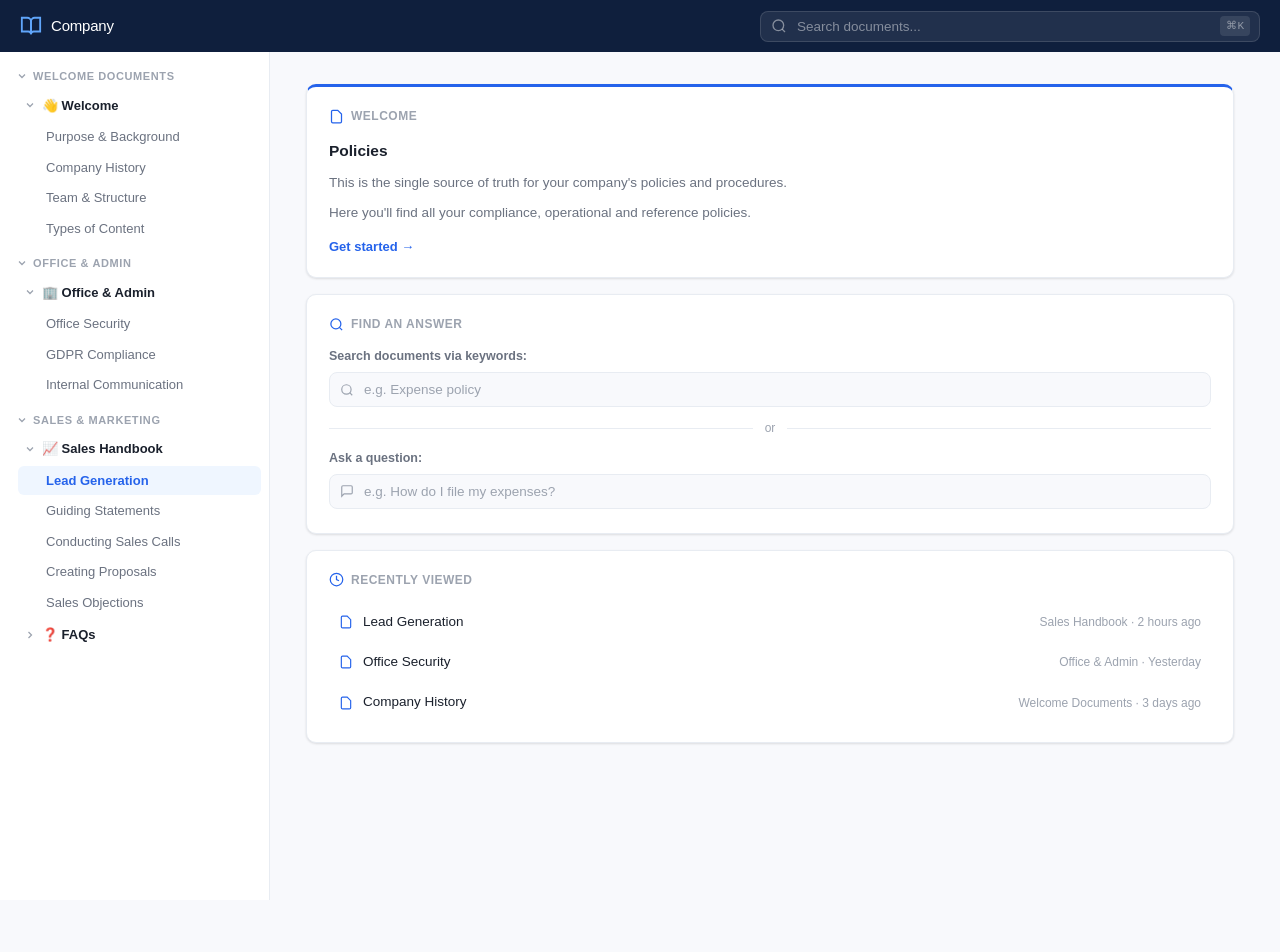
==== index.html @ 43a35bbb "Add initial docs UI (HTML, CSS, JS) Add a first-pass frontend scaffold for the company docs app. Inc" ====
<!DOCTYPE html>
<html lang="en">
<head>
    <meta charset="UTF-8" />
    <meta name="viewport" content="width=device-width, initial-scale=1.0"/>
    <title>Company</title>
    <link rel="stylesheet" href="style.css" />
</head>
<body>

    <!-- TOP NAVBAR -->
    <header class="navbar">
        <div class="navbar-brand">
            <svg width="22" height="22" viewBox="0 0 24 24" fill="none" stroke="currentColor" stroke-width="2">
                <path d="M2 3h6a4 4 0 0 1 4 4v14a3 3 0 0 0-3-3H2z"/>
                <path d="M22 3h-6a4 4 0 0 0-4 4v14a3 3 0 0 1 3-3h7z"/>
            </svg>
            <span class="brand-name">Company</span>
        </div>
        <div class="navbar-search">
            <svg class="search-icon" width="16" height="16" viewBox="0 0 24 24" fill="none" stroke="currentColor" stroke-width="2">
                <circle cx="11" cy="11" r="8"/><line x1="21" y1="21" x2="16.65" y2="16.65"/>
            </svg>
            <input type="text" placeholder="Search documents..." />
            <span class="search-shortcut">⌘K</span>
        </div>
    </header>

    <div class="app-layout">

        <!-- SIDEBAR -->
        <aside class="sidebar">
            <div class="sidebar-content">
                <div class="sidebar-section">
                    <div class="section-header">
                        <svg width="12" height="12" viewBox="0 0 24 24" fill="none" stroke="currentColor" stroke-width="2.5"><polyline points="6 9 12 15 18 9"/></svg>
                        Welcome Documents
                    </div>

                    <div class="nav-group">
                        <div class="nav-group-header expanded">
                            <svg width="12" height="12" viewBox="0 0 24 24" fill="none" stroke="currentColor" stroke-width="2.5"><polyline points="6 9 12 15 18 9"/></svg>
                            <span>👋 Welcome</span>
                        </div>
                        <div class="nav-items">
                            <a href="#" class="nav-item">Purpose &amp; Background</a>
                            <a href="#" class="nav-item">Company History</a>
                            <a href="#" class="nav-item">Team &amp; Structure</a>
                            <a href="#" class="nav-item">Types of Content</a>
                        </div>
                    </div>
                </div>

                <div class="sidebar-section">
                    <div class="section-header">
                        <svg width="12" height="12" viewBox="0 0 24 24" fill="none" stroke="currentColor" stroke-width="2.5"><polyline points="6 9 12 15 18 9"/></svg>
                        Office &amp; Admin
                    </div>
                    <div class="nav-group">
                        <div class="nav-group-header expanded">
                            <svg width="12" height="12" viewBox="0 0 24 24" fill="none" stroke="currentColor" stroke-width="2.5"><polyline points="6 9 12 15 18 9"/></svg>
                            <span>🏢 Office &amp; Admin</span>
                        </div>
                        <div class="nav-items">
                            <a href="#" class="nav-item">Office Security</a>
                            <a href="#" class="nav-item">GDPR Compliance</a>
                            <a href="#" class="nav-item">Internal Communication</a>
                        </div>
                    </div>
                </div>

                <div class="sidebar-section">
                    <div class="section-header">
                        <svg width="12" height="12" viewBox="0 0 24 24" fill="none" stroke="currentColor" stroke-width="2.5"><polyline points="6 9 12 15 18 9"/></svg>
                        Sales &amp; Marketing
                    </div>
                    <div class="nav-group">
                        <div class="nav-group-header expanded">
                            <svg width="12" height="12" viewBox="0 0 24 24" fill="none" stroke="currentColor" stroke-width="2.5"><polyline points="6 9 12 15 18 9"/></svg>
                            <span>📈 Sales Handbook</span>
                        </div>
                        <div class="nav-items">
                            <a href="#" class="nav-item active">Lead Generation</a>
                            <a href="#" class="nav-item">Guiding Statements</a>
                            <a href="#" class="nav-item">Conducting Sales Calls</a>
                            <a href="#" class="nav-item">Creating Proposals</a>
                            <a href="#" class="nav-item">Sales Objections</a>
                        </div>
                    </div>
                    <div class="nav-group">
                        <div class="nav-group-header">
                            <svg width="12" height="12" viewBox="0 0 24 24" fill="none" stroke="currentColor" stroke-width="2.5"><polyline points="9 18 15 12 9 6"/></svg>
                            <span>❓ FAQs</span>
                        </div>
                    </div>
                </div>

            </div>
        </aside>

        <!-- MAIN CONTENT -->
        <main class="main-content">

            <div class="content-grid">

                <!-- Welcome Card -->
                <div class="card welcome-card">
                    <div class="card-header-label">
                        <svg width="15" height="15" viewBox="0 0 24 24" fill="none" stroke="currentColor" stroke-width="2">
                            <path d="M14 2H6a2 2 0 0 0-2 2v16a2 2 0 0 0 2 2h12a2 2 0 0 0 2-2V8z"/>
                        </svg>
                        Welcome
                    </div>
                    <h3>Policies</h3>
                    <p>This is the single source of truth for your company's policies and procedures.</p>
                    <p>Here you'll find all your compliance, operational and reference policies.</p>
                    <a href="#" class="cta-link">Get started →</a>
                </div>

                <!-- Find an Answer -->
                <div class="card find-card">
                    <div class="card-header-label">
                        <svg width="15" height="15" viewBox="0 0 24 24" fill="none" stroke="currentColor" stroke-width="2">
                            <circle cx="11" cy="11" r="8"/><line x1="21" y1="21" x2="16.65" y2="16.65"/>
                        </svg>
                        Find an answer
                    </div>
                    <label class="field-label">Search documents via keywords:</label>
                    <div class="input-wrapper">
                        <svg width="14" height="14" viewBox="0 0 24 24" fill="none" stroke="currentColor" stroke-width="2">
                            <circle cx="11" cy="11" r="8"/><line x1="21" y1="21" x2="16.65" y2="16.65"/>
                        </svg>
                        <input type="text" placeholder="e.g. Expense policy" />
                    </div>
                    <div class="or-divider"><span>or</span></div>
                    <label class="field-label">Ask a question:</label>
                    <div class="input-wrapper">
                        <svg width="14" height="14" viewBox="0 0 24 24" fill="none" stroke="currentColor" stroke-width="2">
                            <path d="M21 15a2 2 0 0 1-2 2H7l-4 4V5a2 2 0 0 1 2-2h14a2 2 0 0 1 2 2z"/>
                        </svg>
                        <input type="text" placeholder="e.g. How do I file my expenses?" />
                    </div>
                </div>

            </div>

            <!-- Recently Viewed -->
            <div class="card recent-card">
                <div class="card-header-label">
                    <svg width="15" height="15" viewBox="0 0 24 24" fill="none" stroke="currentColor" stroke-width="2">
                        <circle cx="12" cy="12" r="10"/><polyline points="12 6 12 12 16 14"/>
                    </svg>
                    Recently Viewed
                </div>
                <div class="doc-list">
                    <a href="#" class="doc-row">
                        <svg width="14" height="14" viewBox="0 0 24 24" fill="none" stroke="currentColor" stroke-width="2">
                            <path d="M14 2H6a2 2 0 0 0-2 2v16a2 2 0 0 0 2 2h12a2 2 0 0 0 2-2V8z"/>
                        </svg>
                        <span>Lead Generation</span>
                        <span class="doc-meta">Sales Handbook · 2 hours ago</span>
                    </a>
                    <a href="#" class="doc-row">
                        <svg width="14" height="14" viewBox="0 0 24 24" fill="none" stroke="currentColor" stroke-width="2">
                            <path d="M14 2H6a2 2 0 0 0-2 2v16a2 2 0 0 0 2 2h12a2 2 0 0 0 2-2V8z"/>
                        </svg>
                        <span>Office Security</span>
                        <span class="doc-meta">Office &amp; Admin · Yesterday</span>
                    </a>
                    <a href="#" class="doc-row">
                        <svg width="14" height="14" viewBox="0 0 24 24" fill="none" stroke="currentColor" stroke-width="2">
                            <path d="M14 2H6a2 2 0 0 0-2 2v16a2 2 0 0 0 2 2h12a2 2 0 0 0 2-2V8z"/>
                        </svg>
                        <span>Company History</span>
                        <span class="doc-meta">Welcome Documents · 3 days ago</span>
                    </a>
                </div>
            </div>

        </main>
    </div>

    <script src="app.js"></script>
</body>
</html>
---- style.css ----
/* ===========================
   CSS VARIABLES & RESET
   =========================== */
:root {
  --navy: #0f1f3d;
  --navy-mid: #162442;
  --navy-light: #1e3058;
  --accent: #1a3a6b;
  --accent-bright: #2563eb;
  --accent-glow: #3b82f6;

  --white: #ffffff;
  --bg: #f8f9fc;
  --surface: #ffffff;
  --border: #e8ecf2;
  --text-primary: #1a202c;
  --text-secondary: #6b7280;
  --text-muted: #9ca3af;

  --sidebar-width: 270px;
  --navbar-height: 52px;
  --radius: 10px;
  --shadow: 0 1px 3px rgba(0,0,0,0.07), 0 1px 2px rgba(0,0,0,0.05);
  --shadow-md: 0 4px 12px rgba(0,0,0,0.08);
}

*, *::before, *::after {
  box-sizing: border-box;
  margin: 0;
  padding: 0;
}

body {
  font-family: -apple-system, BlinkMacSystemFont, 'Segoe UI', 'Inter', sans-serif;
  background: var(--bg);
  color: var(--text-primary);
  font-size: 14px;
  line-height: 1.5;
  min-height: 100vh;
}

a { text-decoration: none; color: inherit; }
button { cursor: pointer; border: none; background: none; font-family: inherit; }

/* ===========================
   NAVBAR
   =========================== */
.navbar {
  position: fixed;
  top: 0; left: 0; right: 0;
  height: var(--navbar-height);
  background: var(--navy);
  display: flex;
  align-items: center;
  padding: 0 20px;
  gap: 20px;
  z-index: 100;
  box-shadow: 0 1px 0 rgba(255,255,255,0.06);
}

.navbar-brand {
  display: flex;
  align-items: center;
  gap: 9px;
  color: #ffffff;
  font-weight: 700;
  font-size: 15px;
  min-width: 150px;
  letter-spacing: -0.2px;
}

.navbar-brand svg {
  color: #60a5fa;
  flex-shrink: 0;
}

.brand-name {
  background: #ffffff;
  -webkit-background-clip: text;
  -webkit-text-fill-color: transparent;
  background-clip: text;
  font-weight: 200;
}

.navbar-search {
    flex: 1;
    max-width: 500px;
    margin-left: auto;
    margin-right: 0;
    position: relative;
    display: flex;
    align-items: center;
}

.navbar-search input {
    width: 100%;
    padding: 7px 38px 7px 36px;
    background: rgba(255,255,255,0.08);
    border: 1px solid rgba(255,255,255,0.12);
    border-radius: 8px;
    color: #ffffff;
    font-size: 13.5px;
    outline: none;
    transition: all 0.2s;
}


.navbar-search input::placeholder { color: rgba(255,255,255,0.45); }
.navbar-search input:focus {
  background: rgba(255,255,255,0.12);
  border-color: rgba(96,165,250,0.5);
  box-shadow: 0 0 0 3px rgba(59,130,246,0.15);
}

.search-icon {
  position: absolute;
  left: 11px;
  color: rgba(255,255,255,0.45);
  pointer-events: none;
}

.search-shortcut {
  position: absolute;
  right: 10px;
  background: rgba(255,255,255,0.1);
  color: rgba(255,255,255,0.45);
  font-size: 11px;
  padding: 2px 6px;
  border-radius: 4px;
  font-family: monospace;
  pointer-events: none;
}

/* ===========================
   APP LAYOUT
   =========================== */
.app-layout {
  display: flex;
  margin-top: var(--navbar-height);
  min-height: calc(100vh - var(--navbar-height));
}

/* ===========================
   SIDEBAR
   =========================== */
.sidebar {
  width: var(--sidebar-width);
  background: var(--surface);
  border-right: 1px solid var(--border);
  position: fixed;
  top: var(--navbar-height);
  bottom: 0;
  left: 0;
  overflow-y: auto;
  overflow-x: hidden;
  display: flex;
  flex-direction: column;
}

.sidebar::-webkit-scrollbar { width: 4px; }
.sidebar::-webkit-scrollbar-track { background: transparent; }
.sidebar::-webkit-scrollbar-thumb { background: var(--border); border-radius: 4px; }

.sidebar-tabs {
  display: flex;
  padding: 10px 12px;
  gap: 4px;
  border-bottom: 1px solid var(--border);
  background: #fafbfc;
}

.tab {
  flex: 1;
  display: flex;
  align-items: center;
  justify-content: center;
  gap: 6px;
  padding: 7px 10px;
  border-radius: 7px;
  font-size: 12.5px;
  font-weight: 500;
  color: var(--text-secondary);
  transition: all 0.15s;
}

.tab:hover {
  background: var(--border);
  color: var(--text-primary);
}

.tab.active {
  background: var(--navy);
  color: #ffffff;
  box-shadow: var(--shadow);
}

.sidebar-content {
  flex: 1;
  padding: 8px 0 20px;
}

.sidebar-section {
  margin-bottom: 4px;
}

.section-header {
  display: flex;
  align-items: center;
  gap: 5px;
  padding: 8px 16px 5px;
  font-size: 11px;
  font-weight: 700;
  color: var(--text-muted);
  text-transform: uppercase;
  letter-spacing: 0.6px;
  cursor: pointer;
  user-select: none;
}

.section-header:hover { color: var(--text-secondary); }

.nav-group { margin-bottom: 2px; }

.nav-group-header {
  display: flex;
  align-items: center;
  gap: 6px;
  padding: 6px 16px;
  font-size: 13px;
  font-weight: 600;
  color: var(--text-primary);
  cursor: pointer;
  border-radius: 6px;
  margin: 0 8px;
  transition: background 0.15s;
}

.nav-group-header:hover { background: var(--bg); }

.nav-group-header svg { color: var(--text-muted); flex-shrink: 0; }

.nav-items {
  padding-left: 10px;
}

.nav-item {
  display: flex;
  align-items: center;
  justify-content: space-between;
  padding: 5px 12px 5px 28px;
  font-size: 13px;
  color: var(--text-secondary);
  border-radius: 6px;
  margin: 1px 8px;
  transition: all 0.15s;
  gap: 8px;
}

.nav-item:hover {
  background: var(--bg);
  color: var(--text-primary);
}

.nav-item.active {
  background: #eff6ff;
  color: var(--accent-bright);
  font-weight: 600;
}

/* ===========================
   MAIN CONTENT
   =========================== */
.main-content {
  margin-left: var(--sidebar-width);
  flex: 1;
  padding: 32px 36px;
  max-width: 1000px;
}

.page-header {
  display: flex;
  align-items: center;
  gap: 16px;
  margin-bottom: 28px;
}

.page-icon {
  width: 52px;
  height: 52px;
  background: linear-gradient(135deg, var(--navy) 0%, var(--accent-bright) 100%);
  border-radius: 12px;
  display: flex;
  align-items: center;
  justify-content: center;
  color: #ffffff;
  flex-shrink: 0;
  box-shadow: 0 4px 12px rgba(37,99,235,0.25);
}

.page-title {
  font-size: 24px;
  font-weight: 700;
  color: var(--text-primary);
  letter-spacing: -0.4px;
}

.page-subtitle {
  font-size: 13.5px;
  color: var(--text-muted);
  margin-top: 2px;
}

/* ===========================
   CARDS
   =========================== */
.card {
  background: var(--surface);
  border: 1px solid var(--border);
  border-radius: var(--radius);
  padding: 20px 22px;
  box-shadow: var(--shadow);
}

.card-header-label {
  display: flex;
  align-items: center;
  gap: 7px;
  font-size: 12px;
  font-weight: 700;
  color: var(--text-muted);
  text-transform: uppercase;
  letter-spacing: 0.5px;
  margin-bottom: 14px;
}

.card-header-label svg { color: var(--accent-bright); }

/* Content Grid */
.content-grid {
  display: grid;
  grid-template-columns: 1fr 1fr 1fr;
  gap: 16px;
  margin-bottom: 16px;
}

/* Welcome Card */
.welcome-card {
  grid-column: span 3;
  border-top: 3px solid var(--accent-bright);
}

.welcome-card h3 {
  font-size: 15.5px;
  font-weight: 700;
  color: var(--text-primary);
  margin-bottom: 10px;
}

.welcome-card p {
  color: var(--text-secondary);
  font-size: 13.5px;
  margin-bottom: 8px;
  line-height: 1.6;
}

.cta-link {
  display: inline-flex;
  align-items: center;
  gap: 4px;
  margin-top: 6px;
  color: var(--accent-bright);
  font-size: 13px;
  font-weight: 600;
  transition: gap 0.15s;
}

.cta-link:hover { gap: 8px; }

/* Progress Card */
.progress-card {
  display: flex;
  flex-direction: column;
  align-items: center;
  text-align: center;
}

.progress-ring-container {
  position: relative;
  width: 110px;
  height: 110px;
  margin: 10px auto 8px;
}

.progress-ring { transform: rotate(-90deg); }

.ring-bg {
  fill: none;
  stroke: var(--border);
  stroke-width: 10;
}

.ring-fill {
  fill: none;
  stroke: var(--accent-bright);
  stroke-width: 10;
  stroke-linecap: round;
  transition: stroke-dashoffset 1s ease;
}

.progress-label {
  position: absolute;
  top: 50%; left: 50%;
  transform: translate(-50%, -50%);
  font-size: 20px;
  font-weight: 800;
  color: var(--navy);
  letter-spacing: -1px;
}

.progress-subtext {
  font-size: 12px;
  color: var(--text-muted);
  margin-top: 4px;
}

/* Find an Answer Card */
.find-card {
  grid-column: span 3;
}

.field-label {
  display: block;
  font-size: 12.5px;
  font-weight: 600;
  color: var(--text-secondary);
  margin-bottom: 6px;
}

.input-wrapper {
  position: relative;
  display: flex;
  align-items: center;
  margin-bottom: 4px;
}

.input-wrapper svg {
  position: absolute;
  left: 11px;
  color: var(--text-muted);
  pointer-events: none;
}

.input-wrapper input {
  width: 100%;
  padding: 9px 14px 9px 34px;
  border: 1px solid var(--border);
  border-radius: 8px;
  font-size: 13.5px;
  color: var(--text-primary);
  outline: none;
  background: var(--bg);
  transition: all 0.2s;
  font-family: inherit;
}

.input-wrapper input::placeholder { color: var(--text-muted); }
.input-wrapper input:focus {
  border-color: var(--accent-bright);
  box-shadow: 0 0 0 3px rgba(37,99,235,0.1);
  background: var(--white);
}

.or-divider {
  display: flex;
  align-items: center;
  gap: 12px;
  margin: 12px 0;
  color: var(--text-muted);
  font-size: 12px;
}

.or-divider::before,
.or-divider::after {
  content: '';
  flex: 1;
  height: 1px;
  background: var(--border);
}

/* Recently Viewed Card */
.recent-card { margin-top: 0; }

.doc-list { display: flex; flex-direction: column; gap: 2px; }

.doc-row {
  display: flex;
  align-items: center;
  gap: 10px;
  padding: 9px 10px;
  border-radius: 7px;
  font-size: 13.5px;
  color: var(--text-primary);
  transition: background 0.15s;
}

.doc-row:hover { background: var(--bg); }

.doc-row svg { color: var(--accent-bright); flex-shrink: 0; }

.doc-meta {
  margin-left: auto;
  font-size: 12px;
  color: var(--text-muted);
  white-space: nowrap;
}

/* ===========================
   RESPONSIVE
   =========================== */
@media (max-width: 900px) {
  .content-grid { grid-template-columns: 1fr 1fr; }
  .welcome-card { grid-column: span 2; }
  .find-card { grid-column: span 2; }
}

@media (max-width: 650px) {
  .sidebar { display: none; }
  .main-content { margin-left: 0; padding: 20px 16px; }
  .content-grid { grid-template-columns: 1fr; }
  .welcome-card, .find-card { grid-column: span 1; }
}
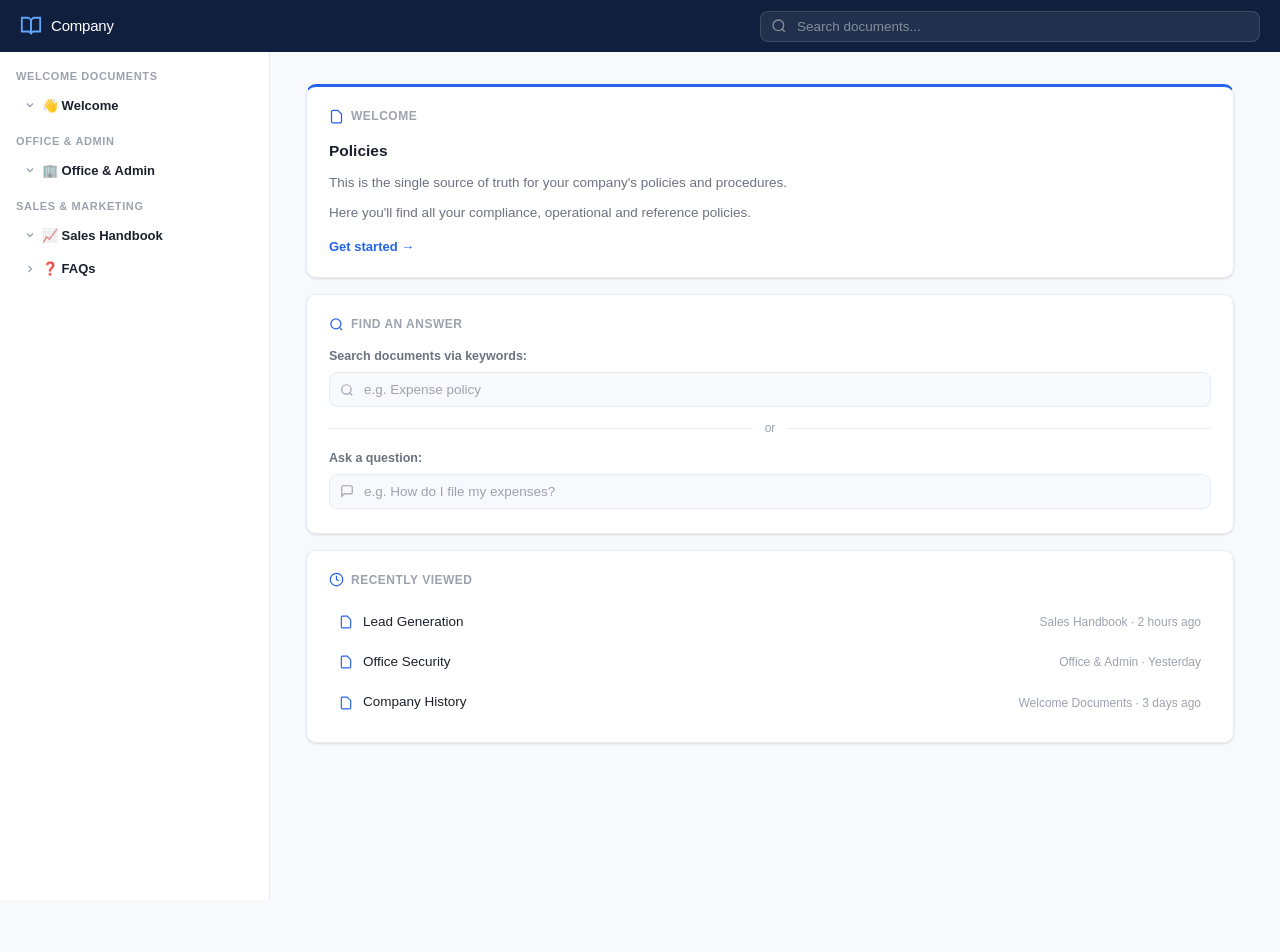
==== commit 08f0446e: "Add mobile sidebar toggle and collapsible nav groups Introduce mobile-friendly sidebar behavior and " ====
--- a/index.html
+++ b/index.html
@@ -8,8 +8,18 @@
 </head>
 <body>
 
+    <!-- SIDEBAR OVERLAY (mobile) -->
+    <div class="sidebar-overlay" id="sidebarOverlay"></div>
+
     <!-- TOP NAVBAR -->
     <header class="navbar">
+        <button class="sidebar-toggle" id="sidebarToggle" aria-label="Toggle sidebar">
+            <svg width="20" height="20" viewBox="0 0 24 24" fill="none" stroke="currentColor" stroke-width="2" stroke-linecap="round">
+                <line x1="3" y1="6" x2="21" y2="6"/>
+                <line x1="3" y1="12" x2="21" y2="12"/>
+                <line x1="3" y1="18" x2="21" y2="18"/>
+            </svg>
+        </button>
         <div class="navbar-brand">
             <svg width="22" height="22" viewBox="0 0 24 24" fill="none" stroke="currentColor" stroke-width="2">
                 <path d="M2 3h6a4 4 0 0 1 4 4v14a3 3 0 0 0-3-3H2z"/>
@@ -22,7 +32,6 @@
                 <circle cx="11" cy="11" r="8"/><line x1="21" y1="21" x2="16.65" y2="16.65"/>
             </svg>
             <input type="text" placeholder="Search documents..." />
-            <span class="search-shortcut">⌘K</span>
         </div>
     </header>
 
@@ -31,69 +40,66 @@
         <!-- SIDEBAR -->
         <aside class="sidebar">
             <div class="sidebar-content">
-                <div class="sidebar-section">
-                    <div class="section-header">
-                        <svg width="12" height="12" viewBox="0 0 24 24" fill="none" stroke="currentColor" stroke-width="2.5"><polyline points="6 9 12 15 18 9"/></svg>
-                        Welcome Documents
-                    </div>
-
-                    <div class="nav-group">
-                        <div class="nav-group-header expanded">
-                            <svg width="12" height="12" viewBox="0 0 24 24" fill="none" stroke="currentColor" stroke-width="2.5"><polyline points="6 9 12 15 18 9"/></svg>
-                            <span>👋 Welcome</span>
-                        </div>
-                        <div class="nav-items">
-                            <a href="#" class="nav-item">Purpose &amp; Background</a>
-                            <a href="#" class="nav-item">Company History</a>
-                            <a href="#" class="nav-item">Team &amp; Structure</a>
-                            <a href="#" class="nav-item">Types of Content</a>
-                        </div>
-                    </div>
+            <div class="sidebar-section">
+                <div class="section-header">
+                Welcome Documents
                 </div>
 
-                <div class="sidebar-section">
-                    <div class="section-header">
-                        <svg width="12" height="12" viewBox="0 0 24 24" fill="none" stroke="currentColor" stroke-width="2.5"><polyline points="6 9 12 15 18 9"/></svg>
-                        Office &amp; Admin
-                    </div>
-                    <div class="nav-group">
-                        <div class="nav-group-header expanded">
-                            <svg width="12" height="12" viewBox="0 0 24 24" fill="none" stroke="currentColor" stroke-width="2.5"><polyline points="6 9 12 15 18 9"/></svg>
-                            <span>🏢 Office &amp; Admin</span>
-                        </div>
-                        <div class="nav-items">
-                            <a href="#" class="nav-item">Office Security</a>
-                            <a href="#" class="nav-item">GDPR Compliance</a>
-                            <a href="#" class="nav-item">Internal Communication</a>
-                        </div>
-                    </div>
+                <div class="nav-group">
+                <div class="nav-group-header" aria-expanded="false">
+                    <svg width="12" height="12" viewBox="0 0 24 24" fill="none" stroke="currentColor" stroke-width="2.5"><polyline points="6 9 12 15 18 9"/></svg>
+                    <span>👋 Welcome</span>
                 </div>
+                <div class="nav-items" style="display: none;">
+                    <a href="#" class="nav-item">Purpose &amp; Background</a>
+                    <a href="#" class="nav-item">Company History</a>
+                    <a href="#" class="nav-item">Team &amp; Structure</a>
+                    <a href="#" class="nav-item">Types of Content</a>
+                </div>
+                </div>
+            </div>
 
-                <div class="sidebar-section">
-                    <div class="section-header">
-                        <svg width="12" height="12" viewBox="0 0 24 24" fill="none" stroke="currentColor" stroke-width="2.5"><polyline points="6 9 12 15 18 9"/></svg>
-                        Sales &amp; Marketing
-                    </div>
-                    <div class="nav-group">
-                        <div class="nav-group-header expanded">
-                            <svg width="12" height="12" viewBox="0 0 24 24" fill="none" stroke="currentColor" stroke-width="2.5"><polyline points="6 9 12 15 18 9"/></svg>
-                            <span>📈 Sales Handbook</span>
-                        </div>
-                        <div class="nav-items">
-                            <a href="#" class="nav-item active">Lead Generation</a>
-                            <a href="#" class="nav-item">Guiding Statements</a>
-                            <a href="#" class="nav-item">Conducting Sales Calls</a>
-                            <a href="#" class="nav-item">Creating Proposals</a>
-                            <a href="#" class="nav-item">Sales Objections</a>
-                        </div>
-                    </div>
-                    <div class="nav-group">
-                        <div class="nav-group-header">
-                            <svg width="12" height="12" viewBox="0 0 24 24" fill="none" stroke="currentColor" stroke-width="2.5"><polyline points="9 18 15 12 9 6"/></svg>
-                            <span>❓ FAQs</span>
-                        </div>
-                    </div>
+            <div class="sidebar-section">
+                <div class="section-header">
+                Office &amp; Admin
                 </div>
+                <div class="nav-group">
+                <div class="nav-group-header" aria-expanded="false">
+                    <svg width="12" height="12" viewBox="0 0 24 24" fill="none" stroke="currentColor" stroke-width="2.5"><polyline points="6 9 12 15 18 9"/></svg>
+                    <span>🏢 Office &amp; Admin</span>
+                </div>
+                <div class="nav-items" style="display: none;">
+                    <a href="#" class="nav-item">Office Security</a>
+                    <a href="#" class="nav-item">GDPR Compliance</a>
+                    <a href="#" class="nav-item">Internal Communication</a>
+                </div>
+                </div>
+            </div>
+
+            <div class="sidebar-section">
+                <div class="section-header">
+                Sales &amp; Marketing
+                </div>
+                <div class="nav-group">
+                <div class="nav-group-header" aria-expanded="false">
+                    <svg width="12" height="12" viewBox="0 0 24 24" fill="none" stroke="currentColor" stroke-width="2.5"><polyline points="6 9 12 15 18 9"/></svg>
+                    <span>📈 Sales Handbook</span>
+                </div>
+                <div class="nav-items" style="display: none;">
+                    <a href="#" class="nav-item active">Lead Generation</a>
+                    <a href="#" class="nav-item">Guiding Statements</a>
+                    <a href="#" class="nav-item">Conducting Sales Calls</a>
+                    <a href="#" class="nav-item">Creating Proposals</a>
+                    <a href="#" class="nav-item">Sales Objections</a>
+                </div>
+                </div>
+                <div class="nav-group">
+                <div class="nav-group-header" aria-expanded="false">
+                    <svg width="12" height="12" viewBox="0 0 24 24" fill="none" stroke="currentColor" stroke-width="2.5"><polyline points="9 18 15 12 9 6"/></svg>
+                    <span>❓ FAQs</span>
+                </div>
+                </div>
+            </div>
 
             </div>
         </aside>
--- a/style.css
+++ b/style.css
@@ -523,8 +523,60 @@
   .find-card { grid-column: span 2; }
 }
 
+/* ===========================
+   SIDEBAR TOGGLE BUTTON
+   =========================== */
+.sidebar-toggle {
+  display: none;
+  align-items: center;
+  justify-content: center;
+  width: 36px;
+  height: 36px;
+  border-radius: 8px;
+  color: #ffffff;
+  flex-shrink: 0;
+  transition: background 0.15s;
+}
+
+.sidebar-toggle:hover {
+  background: rgba(255,255,255,0.1);
+}
+
+/* ===========================
+   SIDEBAR OVERLAY (mobile)
+   =========================== */
+.sidebar-overlay {
+  display: none;
+  position: fixed;
+  inset: 0;
+  background: rgba(0,0,0,0.4);
+  z-index: 149;
+  opacity: 0;
+  transition: opacity 0.3s ease;
+}
+
+.sidebar-overlay.active {
+  display: block;
+  opacity: 1;
+}
+
 @media (max-width: 650px) {
-  .sidebar { display: none; }
+  .sidebar-toggle {
+    display: flex;
+  }
+
+  .sidebar {
+    transform: translateX(-100%);
+    transition: transform 0.3s ease;
+    z-index: 150;
+    box-shadow: none;
+  }
+
+  .sidebar.open {
+    transform: translateX(0);
+    box-shadow: 4px 0 24px rgba(0,0,0,0.15);
+  }
+
   .main-content { margin-left: 0; padding: 20px 16px; }
   .content-grid { grid-template-columns: 1fr; }
   .welcome-card, .find-card { grid-column: span 1; }
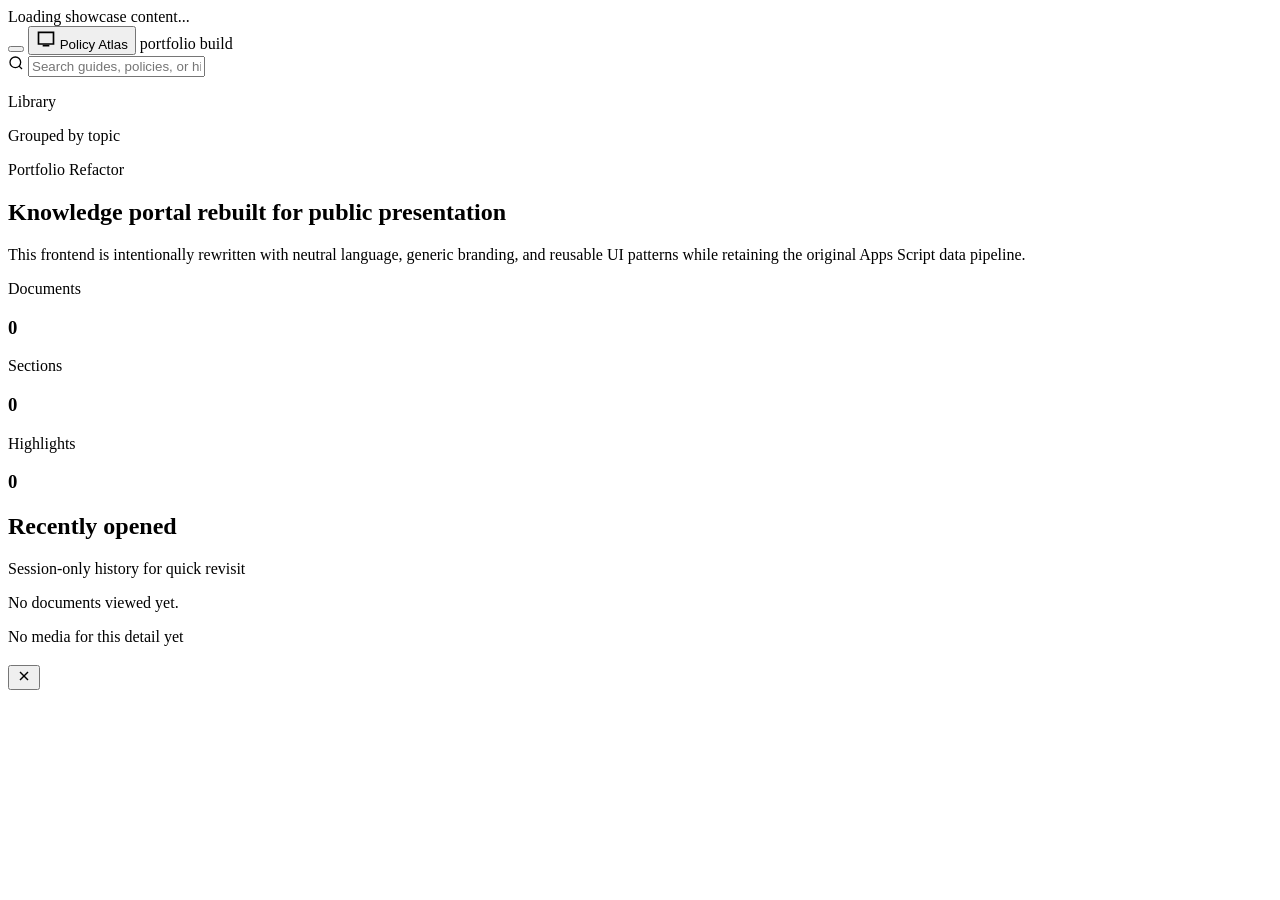
==== commit 6218a75d: "Rebuild public frontend and configure GAS deployment" ====
--- a/index.html
+++ b/index.html
@@ -1,191 +1,165 @@
 <!DOCTYPE html>
 <html lang="en">
 <head>
-    <meta charset="UTF-8" />
-    <meta name="viewport" content="width=device-width, initial-scale=1.0"/>
-    <title>Company</title>
-    <link rel="stylesheet" href="style.css" />
+  <meta charset="UTF-8" />
+  <meta name="viewport" content="width=device-width, initial-scale=1.0" />
+  <title>Policy Atlas Showcase</title>
+  <?!= include('styles'); ?>
 </head>
 <body>
+  <div id="app-loading-overlay">
+    <div class="app-loading-spinner"></div>
+    <span class="app-loading-label">Loading showcase content...</span>
+  </div>
 
-    <!-- SIDEBAR OVERLAY (mobile) -->
-    <div class="sidebar-overlay" id="sidebarOverlay"></div>
+  <div class="sidebar-overlay" id="sidebarOverlay"></div>
 
-    <!-- TOP NAVBAR -->
-    <header class="navbar">
-        <button class="sidebar-toggle" id="sidebarToggle" aria-label="Toggle sidebar">
-            <svg width="20" height="20" viewBox="0 0 24 24" fill="none" stroke="currentColor" stroke-width="2" stroke-linecap="round">
-                <line x1="3" y1="6" x2="21" y2="6"/>
-                <line x1="3" y1="12" x2="21" y2="12"/>
-                <line x1="3" y1="18" x2="21" y2="18"/>
-            </svg>
+  <header class="topbar">
+    <button class="sidebar-toggle" id="sidebarToggle" aria-label="Open navigation">
+      <span></span><span></span><span></span>
+    </button>
+
+    <button id="brandHomeBtn" class="brand" type="button">
+      <svg width="20" height="20" viewBox="0 0 24 24" fill="none" stroke="currentColor" stroke-width="2">
+        <path d="M3 4h18v14H3z"/>
+        <path d="M8 20h8"/>
+      </svg>
+      <span>Policy Atlas</span>
+    </button>
+
+    <span class="build-chip">portfolio build</span>
+
+    <div class="top-search">
+      <svg class="search-icon" width="16" height="16" viewBox="0 0 24 24" fill="none" stroke="currentColor" stroke-width="2">
+        <circle cx="11" cy="11" r="8"></circle>
+        <line x1="21" y1="21" x2="16.65" y2="16.65"></line>
+      </svg>
+      <input type="text" id="searchInput" placeholder="Search guides, policies, or highlights" />
+      <div id="search-dropdown" class="search-dropdown" style="display:none;">
+        <p id="search-results-count" class="search-dropdown-count"></p>
+        <div id="search-results-list" class="search-dropdown-list"></div>
+      </div>
+    </div>
+  </header>
+
+  <div class="app-shell">
+    <aside class="sidebar">
+      <div class="sidebar-head">
+        <p class="sidebar-title">Library</p>
+        <p class="sidebar-subtitle">Grouped by topic</p>
+      </div>
+      <div id="nav-groups-container" class="sidebar-groups"></div>
+    </aside>
+
+    <main class="main-content">
+      <section id="view-home" class="view">
+        <div class="hero-card card">
+          <p class="eyebrow">Portfolio Refactor</p>
+          <h1>Knowledge portal rebuilt for public presentation</h1>
+          <p>
+            This frontend is intentionally rewritten with neutral language, generic branding,
+            and reusable UI patterns while retaining the original Apps Script data pipeline.
+          </p>
+        </div>
+
+        <div class="stats-grid">
+          <article class="card stat-card">
+            <p>Documents</p>
+            <h3 id="stat-doc-count">0</h3>
+          </article>
+          <article class="card stat-card">
+            <p>Sections</p>
+            <h3 id="stat-section-count">0</h3>
+          </article>
+          <article class="card stat-card">
+            <p>Highlights</p>
+            <h3 id="stat-bullet-count">0</h3>
+          </article>
+        </div>
+
+        <section class="card recent-card">
+          <div class="section-heading">
+            <h2>Recently opened</h2>
+            <p>Session-only history for quick revisit</p>
+          </div>
+          <div id="recently-viewed-list" class="doc-list">
+            <p class="doc-empty">No documents viewed yet.</p>
+          </div>
+        </section>
+      </section>
+
+      <section id="view-policy" class="view" style="display:none;">
+        <button class="back-btn" id="backToHomeBtn" type="button">
+          <svg width="14" height="14" viewBox="0 0 24 24" fill="none" stroke="currentColor" stroke-width="2.5">
+            <polyline points="15 18 9 12 15 6"/>
+          </svg>
+          Back to overview
         </button>
-        <div class="navbar-brand">
-            <svg width="22" height="22" viewBox="0 0 24 24" fill="none" stroke="currentColor" stroke-width="2">
-                <path d="M2 3h6a4 4 0 0 1 4 4v14a3 3 0 0 0-3-3H2z"/>
-                <path d="M22 3h-6a4 4 0 0 0-4 4v14a3 3 0 0 1 3-3h7z"/>
-            </svg>
-            <span class="brand-name">Company</span>
-        </div>
-        <div class="navbar-search">
-            <svg class="search-icon" width="16" height="16" viewBox="0 0 24 24" fill="none" stroke="currentColor" stroke-width="2">
-                <circle cx="11" cy="11" r="8"/><line x1="21" y1="21" x2="16.65" y2="16.65"/>
-            </svg>
-            <input type="text" placeholder="Search documents..." />
-        </div>
-    </header>
 
-    <div class="app-layout">
-
-        <!-- SIDEBAR -->
-        <aside class="sidebar">
-            <div class="sidebar-content">
-            <div class="sidebar-section">
-                <div class="section-header">
-                Welcome Documents
-                </div>
-
-                <div class="nav-group">
-                <div class="nav-group-header" aria-expanded="false">
-                    <svg width="12" height="12" viewBox="0 0 24 24" fill="none" stroke="currentColor" stroke-width="2.5"><polyline points="6 9 12 15 18 9"/></svg>
-                    <span>👋 Welcome</span>
-                </div>
-                <div class="nav-items" style="display: none;">
-                    <a href="#" class="nav-item">Purpose &amp; Background</a>
-                    <a href="#" class="nav-item">Company History</a>
-                    <a href="#" class="nav-item">Team &amp; Structure</a>
-                    <a href="#" class="nav-item">Types of Content</a>
-                </div>
-                </div>
+        <article class="card policy-overview-card">
+          <div class="policy-overview-grid">
+            <div class="policy-media" id="policy-media-content">
+              <div class="media-placeholder">
+                <svg width="40" height="40" viewBox="0 0 24 24" fill="none" stroke="currentColor" stroke-width="1.5">
+                  <rect x="3" y="3" width="18" height="18" rx="2"/>
+                  <circle cx="8.5" cy="8.5" r="1.5"/>
+                  <polyline points="21 15 16 10 5 21"/>
+                </svg>
+                <span>No media configured</span>
+              </div>
             </div>
 
-            <div class="sidebar-section">
-                <div class="section-header">
-                Office &amp; Admin
-                </div>
-                <div class="nav-group">
-                <div class="nav-group-header" aria-expanded="false">
-                    <svg width="12" height="12" viewBox="0 0 24 24" fill="none" stroke="currentColor" stroke-width="2.5"><polyline points="6 9 12 15 18 9"/></svg>
-                    <span>🏢 Office &amp; Admin</span>
-                </div>
-                <div class="nav-items" style="display: none;">
-                    <a href="#" class="nav-item">Office Security</a>
-                    <a href="#" class="nav-item">GDPR Compliance</a>
-                    <a href="#" class="nav-item">Internal Communication</a>
-                </div>
-                </div>
+            <div class="policy-summary">
+              <p class="eyebrow">Overview</p>
+              <h2 id="policy-title"></h2>
+              <p id="policy-tagline" class="policy-tagline"></p>
+              <ul id="policy-bullets" class="policy-bullets"></ul>
             </div>
+          </div>
+        </article>
 
-            <div class="sidebar-section">
-                <div class="section-header">
-                Sales &amp; Marketing
-                </div>
-                <div class="nav-group">
-                <div class="nav-group-header" aria-expanded="false">
-                    <svg width="12" height="12" viewBox="0 0 24 24" fill="none" stroke="currentColor" stroke-width="2.5"><polyline points="6 9 12 15 18 9"/></svg>
-                    <span>📈 Sales Handbook</span>
-                </div>
-                <div class="nav-items" style="display: none;">
-                    <a href="#" class="nav-item active">Lead Generation</a>
-                    <a href="#" class="nav-item">Guiding Statements</a>
-                    <a href="#" class="nav-item">Conducting Sales Calls</a>
-                    <a href="#" class="nav-item">Creating Proposals</a>
-                    <a href="#" class="nav-item">Sales Objections</a>
-                </div>
-                </div>
-                <div class="nav-group">
-                <div class="nav-group-header" aria-expanded="false">
-                    <svg width="12" height="12" viewBox="0 0 24 24" fill="none" stroke="currentColor" stroke-width="2.5"><polyline points="9 18 15 12 9 6"/></svg>
-                    <span>❓ FAQs</span>
-                </div>
-                </div>
-            </div>
+        <article class="card policy-full-card">
+          <div class="section-heading">
+            <h2>Source document</h2>
+            <p>Loaded via Apps Script preview URL</p>
+          </div>
+          <div id="policy-full-content" class="policy-full-body">
+            <span class="doc-loading">Loading...</span>
+          </div>
+        </article>
+      </section>
+    </main>
+  </div>
 
-            </div>
-        </aside>
+  <div id="bullet-modal-overlay" class="modal-overlay">
+    <div class="modal-box" role="dialog" aria-modal="true" onclick="event.stopPropagation()">
+      <div id="modal-media-container" class="modal-media" style="display:none;"></div>
 
-        <!-- MAIN CONTENT -->
-        <main class="main-content">
+      <div id="modal-media-switcher" class="media-switcher" style="display:none;">
+        <button id="switcher-btn-slides" class="media-switcher-btn active" data-modal-media="slides" type="button">Slides</button>
+        <button id="switcher-btn-video" class="media-switcher-btn" data-modal-media="video" type="button">Video</button>
+      </div>
 
-            <div class="content-grid">
+      <div id="modal-media-placeholder" class="modal-media-placeholder">
+        <span>No media for this detail yet</span>
+      </div>
 
-                <!-- Welcome Card -->
-                <div class="card welcome-card">
-                    <div class="card-header-label">
-                        <svg width="15" height="15" viewBox="0 0 24 24" fill="none" stroke="currentColor" stroke-width="2">
-                            <path d="M14 2H6a2 2 0 0 0-2 2v16a2 2 0 0 0 2 2h12a2 2 0 0 0 2-2V8z"/>
-                        </svg>
-                        Welcome
-                    </div>
-                    <h3>Policies</h3>
-                    <p>This is the single source of truth for your company's policies and procedures.</p>
-                    <p>Here you'll find all your compliance, operational and reference policies.</p>
-                    <a href="#" class="cta-link">Get started →</a>
-                </div>
+      <h3 id="modal-title"></h3>
+      <p id="modal-body"></p>
+    </div>
+  </div>
 
-                <!-- Find an Answer -->
-                <div class="card find-card">
-                    <div class="card-header-label">
-                        <svg width="15" height="15" viewBox="0 0 24 24" fill="none" stroke="currentColor" stroke-width="2">
-                            <circle cx="11" cy="11" r="8"/><line x1="21" y1="21" x2="16.65" y2="16.65"/>
-                        </svg>
-                        Find an answer
-                    </div>
-                    <label class="field-label">Search documents via keywords:</label>
-                    <div class="input-wrapper">
-                        <svg width="14" height="14" viewBox="0 0 24 24" fill="none" stroke="currentColor" stroke-width="2">
-                            <circle cx="11" cy="11" r="8"/><line x1="21" y1="21" x2="16.65" y2="16.65"/>
-                        </svg>
-                        <input type="text" placeholder="e.g. Expense policy" />
-                    </div>
-                    <div class="or-divider"><span>or</span></div>
-                    <label class="field-label">Ask a question:</label>
-                    <div class="input-wrapper">
-                        <svg width="14" height="14" viewBox="0 0 24 24" fill="none" stroke="currentColor" stroke-width="2">
-                            <path d="M21 15a2 2 0 0 1-2 2H7l-4 4V5a2 2 0 0 1 2-2h14a2 2 0 0 1 2 2z"/>
-                        </svg>
-                        <input type="text" placeholder="e.g. How do I file my expenses?" />
-                    </div>
-                </div>
+  <div id="image-zoom-overlay" class="image-zoom-overlay" onclick="closeImageZoom()">
+    <button class="image-zoom-close" type="button" onclick="closeImageZoom()">
+      <svg width="16" height="16" viewBox="0 0 24 24" fill="none" stroke="currentColor" stroke-width="2.2">
+        <line x1="18" y1="6" x2="6" y2="18"></line>
+        <line x1="6" y1="6" x2="18" y2="18"></line>
+      </svg>
+    </button>
+    <img id="image-zoom-img" src="" alt="" onclick="event.stopPropagation()" />
+    <span id="image-zoom-caption" class="image-zoom-caption"></span>
+  </div>
 
-            </div>
-
-            <!-- Recently Viewed -->
-            <div class="card recent-card">
-                <div class="card-header-label">
-                    <svg width="15" height="15" viewBox="0 0 24 24" fill="none" stroke="currentColor" stroke-width="2">
-                        <circle cx="12" cy="12" r="10"/><polyline points="12 6 12 12 16 14"/>
-                    </svg>
-                    Recently Viewed
-                </div>
-                <div class="doc-list">
-                    <a href="#" class="doc-row">
-                        <svg width="14" height="14" viewBox="0 0 24 24" fill="none" stroke="currentColor" stroke-width="2">
-                            <path d="M14 2H6a2 2 0 0 0-2 2v16a2 2 0 0 0 2 2h12a2 2 0 0 0 2-2V8z"/>
-                        </svg>
-                        <span>Lead Generation</span>
-                        <span class="doc-meta">Sales Handbook · 2 hours ago</span>
-                    </a>
-                    <a href="#" class="doc-row">
-                        <svg width="14" height="14" viewBox="0 0 24 24" fill="none" stroke="currentColor" stroke-width="2">
-                            <path d="M14 2H6a2 2 0 0 0-2 2v16a2 2 0 0 0 2 2h12a2 2 0 0 0 2-2V8z"/>
-                        </svg>
-                        <span>Office Security</span>
-                        <span class="doc-meta">Office &amp; Admin · Yesterday</span>
-                    </a>
-                    <a href="#" class="doc-row">
-                        <svg width="14" height="14" viewBox="0 0 24 24" fill="none" stroke="currentColor" stroke-width="2">
-                            <path d="M14 2H6a2 2 0 0 0-2 2v16a2 2 0 0 0 2 2h12a2 2 0 0 0 2-2V8z"/>
-                        </svg>
-                        <span>Company History</span>
-                        <span class="doc-meta">Welcome Documents · 3 days ago</span>
-                    </a>
-                </div>
-            </div>
-
-        </main>
-    </div>
-
-    <script src="app.js"></script>
+  <?!= include('app'); ?>
 </body>
 </html>
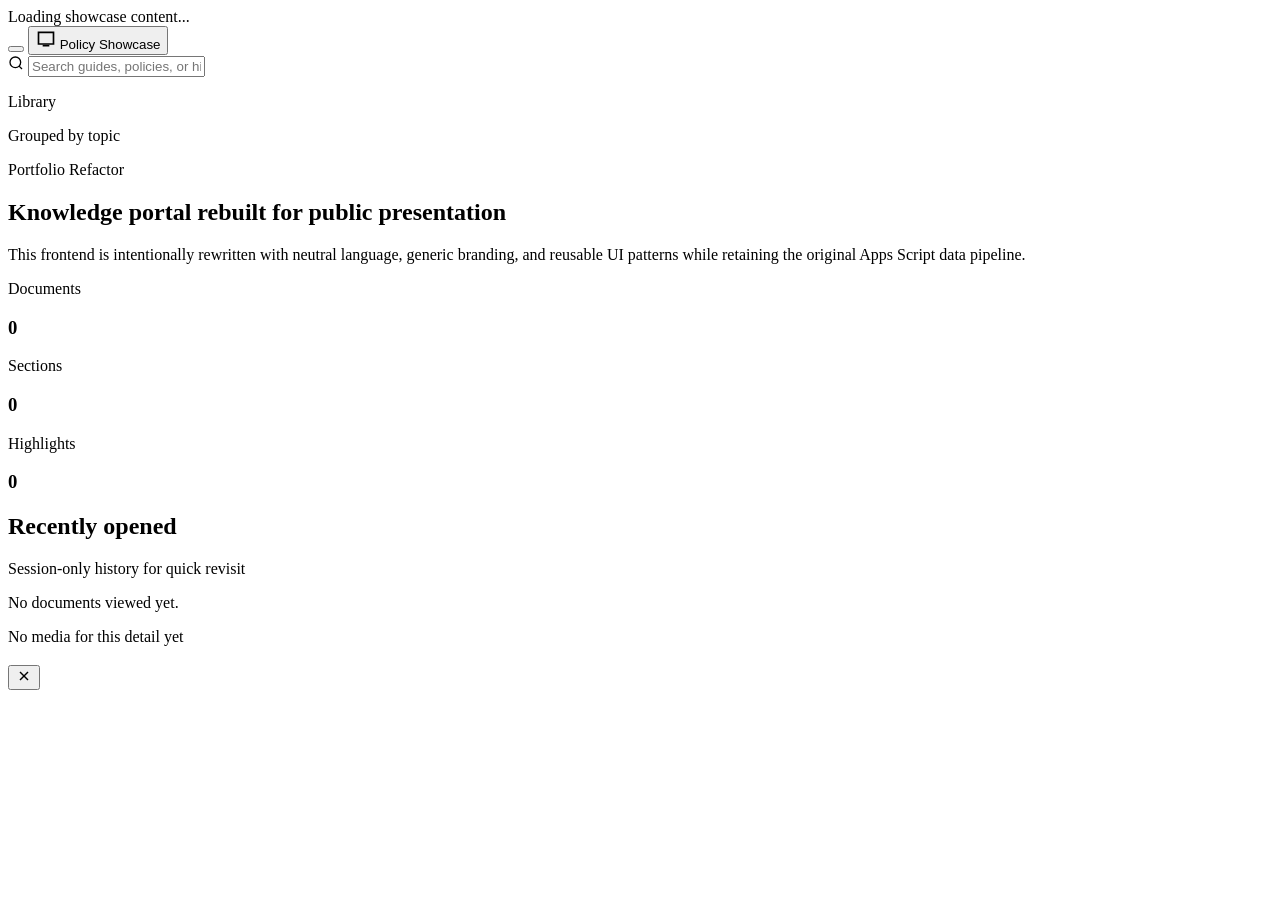
==== commit 449eb0f0: "Update titles and enhance media switcher styles in index.html and styles.html" ====
--- a/index.html
+++ b/index.html
@@ -3,7 +3,7 @@
 <head>
   <meta charset="UTF-8" />
   <meta name="viewport" content="width=device-width, initial-scale=1.0" />
-  <title>Policy Atlas Showcase</title>
+  <title>Policy Showcase</title>
   <?!= include('styles'); ?>
 </head>
 <body>
@@ -24,10 +24,10 @@
         <path d="M3 4h18v14H3z"/>
         <path d="M8 20h8"/>
       </svg>
-      <span>Policy Atlas</span>
+      <span>Policy Showcase</span>
     </button>
 
-    <span class="build-chip">portfolio build</span>
+    <!-- <span class="build-chip">portfolio build</span> -->
 
     <div class="top-search">
       <svg class="search-icon" width="16" height="16" viewBox="0 0 24 24" fill="none" stroke="currentColor" stroke-width="2">
@@ -136,8 +136,8 @@
       <div id="modal-media-container" class="modal-media" style="display:none;"></div>
 
       <div id="modal-media-switcher" class="media-switcher" style="display:none;">
-        <button id="switcher-btn-slides" class="media-switcher-btn active" data-modal-media="slides" type="button">Slides</button>
-        <button id="switcher-btn-video" class="media-switcher-btn" data-modal-media="video" type="button">Video</button>
+        <button id="switcher-btn-slides" onClick="switchModalMedia('slides')" class="media-switcher-btn active" data-modal-media="slides" type="button">Slides</button>
+        <button id="switcher-btn-video" onClick="switchModalMedia('video')" class="media-switcher-btn" data-modal-media="video" type="button">Video</button>
       </div>
 
       <div id="modal-media-placeholder" class="modal-media-placeholder">
